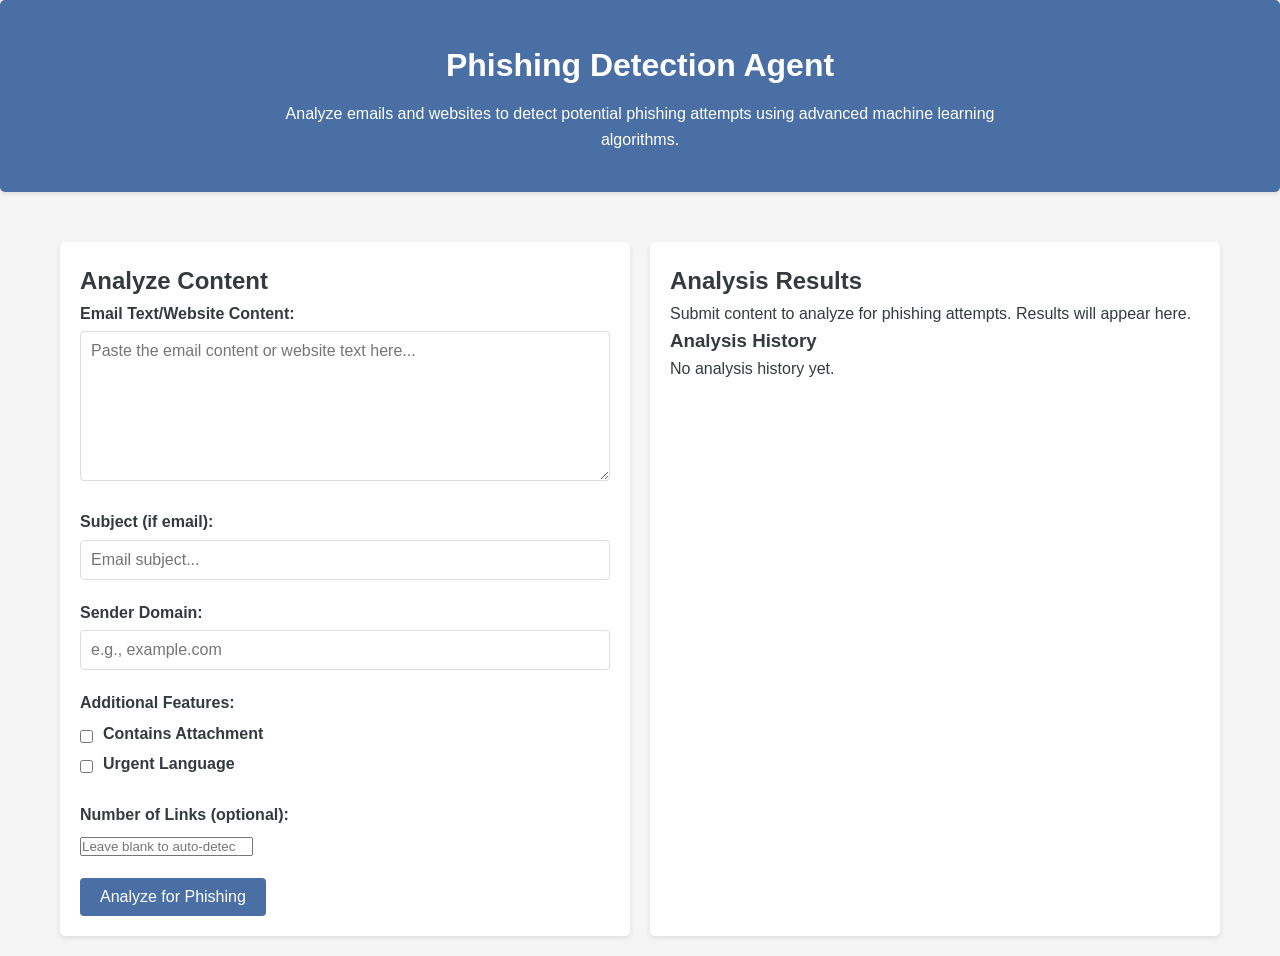
==== templates/index.html @ 87cf622c "add frontend" ====
<!DOCTYPE html>
<html lang="en">
<head>
    <meta charset="UTF-8">
    <meta name="viewport" content="width=device-width, initial-scale=1.0">
    <title>Phishing Detection Agent</title>
    <style>
        :root {
            --primary-color: #4a6fa5;
            --secondary-color: #166088;
            --danger-color: #d33f49;
            --safe-color: #4caf50;
            --light-color: #f8f9fa;
            --dark-color: #343a40;
            --warning-color: #ffc107;
        }

        * {
            box-sizing: border-box;
            margin: 0;
            padding: 0;
            font-family: 'Segoe UI', Tahoma, Geneva, Verdana, sans-serif;
        }

        body {
            background-color: #f5f5f5;
            color: var(--dark-color);
            line-height: 1.6;
        }

        .container {
            max-width: 1200px;
            margin: 0 auto;
            padding: 20px;
        }

        header {
            background-color: var(--primary-color);
            color: white;
            padding: 20px 0;
            text-align: center;
            margin-bottom: 30px;
            border-radius: 5px;
            box-shadow: 0 2px 5px rgba(0,0,0,0.1);
        }

        h1 {
            margin-bottom: 10px;
        }

        .description {
            max-width: 800px;
            margin: 0 auto;
            padding: 0 20px;
        }

        .app-container {
            display: flex;
            flex-wrap: wrap;
            gap: 20px;
        }

        .input-section, .results-section {
            flex: 1;
            min-width: 300px;
            background: white;
            padding: 20px;
            border-radius: 5px;
            box-shadow: 0 2px 5px rgba(0,0,0,0.1);
        }

        .form-group {
            margin-bottom: 20px;
        }

        label {
            display: block;
            margin-bottom: 5px;
            font-weight: bold;
        }

        input[type="text"],
        textarea,
        select {
            width: 100%;
            padding: 10px;
            border: 1px solid #ddd;
            border-radius: 4px;
            font-size: 16px;
        }

        textarea {
            min-height: 150px;
            resize: vertical;
        }

        .checkbox-group {
            display: flex;
            align-items: center;
            gap: 10px;
        }

        button {
            background-color: var(--primary-color);
            color: white;
            border: none;
            padding: 10px 20px;
            border-radius: 4px;
            cursor: pointer;
            font-size: 16px;
            transition: background-color 0.3s;
        }

        button:hover {
            background-color: var(--secondary-color);
        }

        .result-card {
            padding: 20px;
            border-radius: 5px;
            margin-bottom: 20px;
            color: white;
        }

        .phishing {
            background-color: var(--danger-color);
        }

        .legitimate {
            background-color: var(--safe-color);
        }

        .suspicious {
            background-color: var(--warning-color);
            color: var(--dark-color);
        }

        .confidence-meter {
            height: 20px;
            background-color: #e0e0e0;
            border-radius: 10px;
            margin: 10px 0;
            overflow: hidden;
        }

        .confidence-level {
            height: 100%;
            background-color: var(--primary-color);
            width: 0%;
            transition: width 0.5s;
        }

        .features-table {
            width: 100%;
            border-collapse: collapse;
            margin-top: 20px;
        }

        .features-table th, .features-table td {
            padding: 10px;
            text-align: left;
            border-bottom: 1px solid #ddd;
        }

        .features-table th {
            background-color: #f2f2f2;
        }

        .history-item {
            background: white;
            padding: 15px;
            margin-bottom: 10px;
            border-radius: 5px;
            box-shadow: 0 1px 3px rgba(0,0,0,0.1);
            cursor: pointer;
            transition: transform 0.2s;
        }

        .history-item:hover {
            transform: translateY(-2px);
        }

        .history-item.phishing {
            border-left: 5px solid var(--danger-color);
        }

        .history-item.legitimate {
            border-left: 5px solid var(--safe-color);
        }

        .history-item.suspicious {
            border-left: 5px solid var(--warning-color);
        }

        .history-item h4 {
            margin-bottom: 5px;
            white-space: nowrap;
            overflow: hidden;
            text-overflow: ellipsis;
        }

        .history-item p {
            color: #666;
            font-size: 14px;
        }

        .loading {
            display: none;
            text-align: center;
            padding: 20px;
        }

        .spinner {
            border: 4px solid rgba(0, 0, 0, 0.1);
            border-radius: 50%;
            border-top: 4px solid var(--primary-color);
            width: 30px;
            height: 30px;
            animation: spin 1s linear infinite;
            margin: 0 auto;
        }

        @keyframes spin {
            0% { transform: rotate(0deg); }
            100% { transform: rotate(360deg); }
        }

        @media (max-width: 768px) {
            .app-container {
                flex-direction: column;
            }
        }
    </style>
</head>
<body>
    <header>
        <div class="container">
            <h1>Phishing Detection Agent</h1>
            <p class="description">Analyze emails and websites to detect potential phishing attempts using advanced machine learning algorithms.</p>
        </div>
    </header>

    <div class="container">
        <div class="app-container">
            <div class="input-section">
                <h2>Analyze Content</h2>
                <form id="analysisForm">
                    <div class="form-group">
                        <label for="emailText">Email Text/Website Content:</label>
                        <textarea id="emailText" placeholder="Paste the email content or website text here..."></textarea>
                    </div>
                    <div class="form-group">
                        <label for="subject">Subject (if email):</label>
                        <input type="text" id="subject" placeholder="Email subject...">
                    </div>
                    <div class="form-group">
                        <label for="senderDomain">Sender Domain:</label>
                        <input type="text" id="senderDomain" placeholder="e.g., example.com">
                    </div>
                    <div class="form-group">
                        <label>Additional Features:</label>
                        <div class="checkbox-group">
                            <input type="checkbox" id="hasAttachment">
                            <label for="hasAttachment">Contains Attachment</label>
                        </div>
                        <div class="checkbox-group">
                            <input type="checkbox" id="urgentKeywords">
                            <label for="urgentKeywords">Urgent Language</label>
                        </div>
                    </div>
                    <div class="form-group">
                        <label for="linksCount">Number of Links (optional):</label>
                        <input type="number" id="linksCount" min="0" placeholder="Leave blank to auto-detect">
                    </div>
                    <button type="submit">Analyze for Phishing</button>
                </form>

                <div class="loading" id="loadingIndicator">
                    <div class="spinner"></div>
                    <p>Analyzing content...</p>
                </div>
            </div>

            <div class="results-section">
                <h2>Analysis Results</h2>
                <div id="resultsContainer">
                    <p>Submit content to analyze for phishing attempts. Results will appear here.</p>
                </div>

                <h3>Analysis History</h3>
                <div id="historyContainer">
                    <p>No analysis history yet.</p>
                </div>
            </div>
        </div>
    </div>

    <script>
        document.addEventListener('DOMContentLoaded', function() {
            const form = document.getElementById('analysisForm');
            const resultsContainer = document.getElementById('resultsContainer');
            const historyContainer = document.getElementById('historyContainer');
            const loadingIndicator = document.getElementById('loadingIndicator');
            
            let analysisHistory = JSON.parse(localStorage.getItem('phishingAnalysisHistory')) || [];

            // Display history if any exists
            renderHistory();

            form.addEventListener('submit', function(e) {
                e.preventDefault();
                
                // Show loading indicator
                loadingIndicator.style.display = 'block';
                resultsContainer.innerHTML = '<p>Analyzing content...</p>';
                
                // Gather form data
                const emailText = document.getElementById('emailText').value;
                const subject = document.getElementById('subject').value;
                const senderDomain = document.getElementById('senderDomain').value;
                const hasAttachment = document.getElementById('hasAttachment').checked;
                const urgentKeywords = document.getElementById('urgentKeywords').checked;
                const linksCount = document.getElementById('linksCount').value;
                
                // Prepare data for API
                const requestData = {
                    email_text: emailText,
                    subject: subject,
                    sender_domain: senderDomain,
                    has_attachment: hasAttachment,
                    urgent_keywords: urgentKeywords
                };
                
                if (linksCount) {
                    requestData.links_count = parseInt(linksCount);
                }
                
                // Call API
                fetch('http://127.0.0.1:5000/predict', {
                    method: 'POST',
                    headers: {
                        'Content-Type': 'application/json',
                    },
                    body: JSON.stringify(requestData)
                })
                .then(response => response.json())
                .then(data => {
                    // Hide loading indicator
                    loadingIndicator.style.display = 'none';
                    
                    if (data.error) {
                        resultsContainer.innerHTML = `<div class="result-card suspicious">
                            <h3>Error</h3>
                            <p>${data.error}</p>
                        </div>`;
                        return;
                    }
                    
                    // Display results
                    displayResults(data, emailText, subject);
                    
                    // Add to history
                    addToHistory(data, emailText, subject);
                })
                .catch(error => {
                    loadingIndicator.style.display = 'none';
                    resultsContainer.innerHTML = `<div class="result-card suspicious">
                        <h3>Error</h3>
                        <p>Failed to analyze content: ${error.message}</p>
                    </div>`;
                });
            });
            
            function displayResults(data, originalText, subject) {
                const isPhishing = data.prediction === 'phishing';
                const confidencePercent = Math.round(data.confidence * 100);
                
                let resultClass = 'legitimate';
                if (isPhishing) {
                    resultClass = 'phishing';
                } else if (data.probability > 0.3) {
                    resultClass = 'suspicious';
                }
                
                // Create features table rows
                let featuresRows = '';
                for (const [key, value] of Object.entries(data.features_used)) {
                    // Format key for display
                    const displayKey = key.replace(/_/g, ' ').replace(/\b\w/g, l => l.toUpperCase());
                    featuresRows += `
                        <tr>
                            <td>${displayKey}</td>
                            <td>${value}</td>
                        </tr>
                    `;
                }
                
                resultsContainer.innerHTML = `
                    <div class="result-card ${resultClass}">
                        <h3>${isPhishing ? '⚠️ Phishing Detected!' : '✅ Likely Legitimate'}</h3>
                        <p>This content is ${isPhishing ? 'likely' : 'unlikely'} to be a phishing attempt.</p>
                        
                        <div class="confidence-meter">
                            <div class="confidence-level" style="width: ${confidencePercent}%"></div>
                        </div>
                        <p>Confidence: ${confidencePercent}%</p>
                        
                        <h4>Analysis Details:</h4>
                        <table class="features-table">
                            <thead>
                                <tr>
                                    <th>Feature</th>
                                    <th>Value</th>
                                </tr>
                            </thead>
                            <tbody>
                                ${featuresRows}
                            </tbody>
                        </table>
                    </div>
                    
                    <div class="form-group">
                        <h3>Original Content Preview</h3>
                        <div style="background: white; padding: 15px; border-radius: 5px; max-height: 200px; overflow-y: auto;">
                            ${subject ? `<p><strong>Subject:</strong> ${subject}</p>` : ''}
                            <p>${originalText.substring(0, 500)}${originalText.length > 500 ? '...' : ''}</p>
                        </div>
                    </div>
                `;
            }
            
            function addToHistory(data, originalText, subject) {
                const historyItem = {
                    id: Date.now(),
                    timestamp: new Date().toISOString(),
                    prediction: data.prediction,
                    probability: data.probability,
                    confidence: data.confidence,
                    subject: subject,
                    preview: originalText.substring(0, 100) + (originalText.length > 100 ? '...' : ''),
                    features: data.features_used
                };
                
                analysisHistory.unshift(historyItem);
                if (analysisHistory.length > 10) {
                    analysisHistory = analysisHistory.slice(0, 10);
                }
                
                localStorage.setItem('phishingAnalysisHistory', JSON.stringify(analysisHistory));
                renderHistory();
            }
            
            function renderHistory() {
                if (analysisHistory.length === 0) {
                    historyContainer.innerHTML = '<p>No analysis history yet.</p>';
                    return;
                }
                
                let historyHTML = '';
                analysisHistory.forEach(item => {
                    const isPhishing = item.prediction === 'phishing';
                    let itemClass = 'legitimate';
                    if (isPhishing) {
                        itemClass = 'phishing';
                    } else if (item.probability > 0.3) {
                        itemClass = 'suspicious';
                    }
                    
                    const date = new Date(item.timestamp);
                    const timeString = date.toLocaleTimeString();
                    const dateString = date.toLocaleDateString();
                    
                    historyHTML += `
                        <div class="history-item ${itemClass}" data-id="${item.id}">
                            <h4>${item.subject || 'No Subject'}</h4>
                            <p>${item.preview}</p>
                            <p><small>${dateString} ${timeString} • ${isPhishing ? 'Phishing' : 'Legitimate'} (${Math.round(item.confidence * 100)}%)</small></p>
                        </div>
                    `;
                });
                
                historyContainer.innerHTML = historyHTML;
                
                // Add click handlers to history items
                document.querySelectorAll('.history-item').forEach(item => {
                    item.addEventListener('click', function() {
                        const id = parseInt(this.getAttribute('data-id'));
                        const historyItem = analysisHistory.find(i => i.id === id);
                        if (historyItem) {
                            displayResults({
                                prediction: historyItem.prediction,
                                probability: historyItem.probability,
                                confidence: historyItem.confidence,
                                features_used: historyItem.features
                            }, historyItem.preview, historyItem.subject);
                        }
                    });
                });
            }
        });
    </script>
</body>
</html>
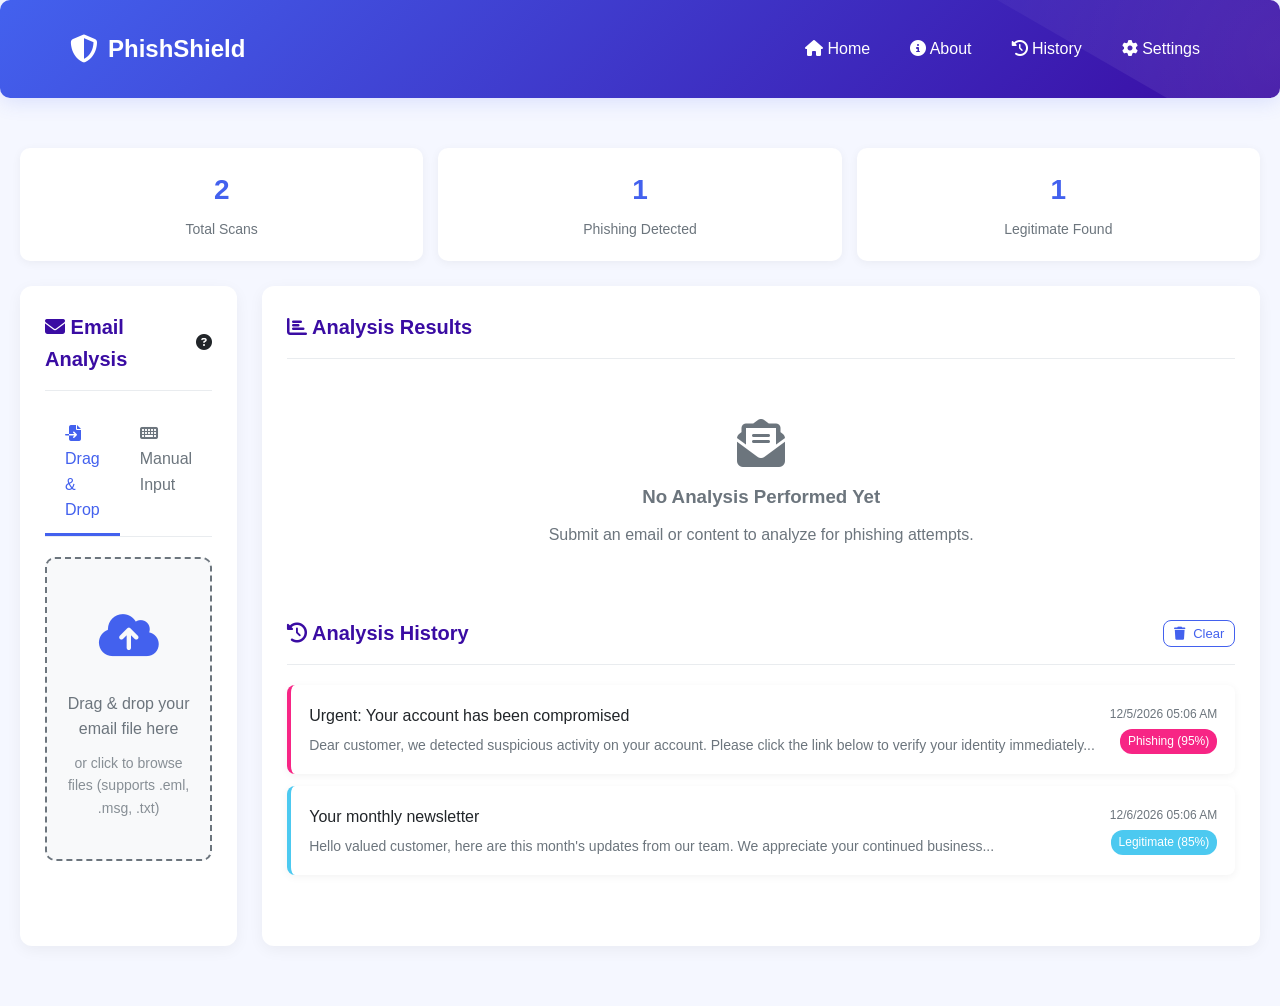
==== commit 456ee39b: "some fixes" ====
--- a/templates/index.html
+++ b/templates/index.html
@@ -3,70 +3,191 @@
 <head>
     <meta charset="UTF-8">
     <meta name="viewport" content="width=device-width, initial-scale=1.0">
-    <title>Phishing Detection Agent</title>
+    <title>PhishShield - Advanced Phishing Detection</title>
+    <link rel="stylesheet" href="https://cdnjs.cloudflare.com/ajax/libs/font-awesome/6.4.0/css/all.min.css">
     <style>
         :root {
-            --primary-color: #4a6fa5;
-            --secondary-color: #166088;
-            --danger-color: #d33f49;
-            --safe-color: #4caf50;
-            --light-color: #f8f9fa;
-            --dark-color: #343a40;
-            --warning-color: #ffc107;
+            --primary: #4361ee;
+            --primary-dark: #3a0ca3;
+            --secondary: #3f37c9;
+            --danger: #f72585;
+            --success: #4cc9f0;
+            --warning: #f8961e;
+            --light: #f8f9fa;
+            --dark: #212529;
+            --gray: #6c757d;
+            --light-gray: #e9ecef;
         }
 
         * {
             box-sizing: border-box;
             margin: 0;
             padding: 0;
-            font-family: 'Segoe UI', Tahoma, Geneva, Verdana, sans-serif;
+            font-family: 'Inter', -apple-system, BlinkMacSystemFont, sans-serif;
+        }
+
+        @font-face {
+            font-family: 'Inter';
+            src: url('https://fonts.googleapis.com/css2?family=Inter:wght@300;400;500;600;700&display=swap');
         }
 
         body {
-            background-color: #f5f5f5;
-            color: var(--dark-color);
+            background-color: #f5f7ff;
+            color: var(--dark);
             line-height: 1.6;
+            min-height: 100vh;
         }
 
         .container {
+            max-width: 1400px;
+            margin: 0 auto;
+            padding: 20px;
+        }
+
+        header {
+            background: linear-gradient(135deg, var(--primary), var(--primary-dark));
+            color: white;
+            padding: 30px 0;
+            margin-bottom: 30px;
+            border-radius: 10px;
+            box-shadow: 0 4px 20px rgba(67, 97, 238, 0.15);
+            position: relative;
+            overflow: hidden;
+        }
+
+        header::before {
+            content: '';
+            position: absolute;
+            top: -50%;
+            right: -50%;
+            width: 100%;
+            height: 200%;
+            background: radial-gradient(circle, rgba(255,255,255,0.1) 0%, rgba(255,255,255,0) 70%);
+            transform: rotate(30deg);
+        }
+
+        .header-content {
+            position: relative;
+            z-index: 2;
             max-width: 1200px;
             margin: 0 auto;
-            padding: 20px;
-        }
-
-        header {
-            background-color: var(--primary-color);
-            color: white;
-            padding: 20px 0;
-            text-align: center;
-            margin-bottom: 30px;
-            border-radius: 5px;
-            box-shadow: 0 2px 5px rgba(0,0,0,0.1);
-        }
-
-        h1 {
-            margin-bottom: 10px;
-        }
-
-        .description {
-            max-width: 800px;
-            margin: 0 auto;
-            padding: 0 20px;
-        }
-
-        .app-container {
+            padding: 0 30px;
             display: flex;
+            justify-content: space-between;
+            align-items: center;
             flex-wrap: wrap;
             gap: 20px;
         }
 
-        .input-section, .results-section {
-            flex: 1;
-            min-width: 300px;
+        .logo {
+            display: flex;
+            align-items: center;
+            gap: 10px;
+            font-size: 24px;
+            font-weight: 700;
+        }
+
+        .logo i {
+            font-size: 28px;
+        }
+
+        nav ul {
+            display: flex;
+            list-style: none;
+            gap: 20px;
+        }
+
+        nav a {
+            color: white;
+            text-decoration: none;
+            font-weight: 500;
+            padding: 5px 10px;
+            border-radius: 5px;
+            transition: background-color 0.3s;
+        }
+
+        nav a:hover {
+            background-color: rgba(255,255,255,0.15);
+        }
+
+        .app-container {
+            display: grid;
+            grid-template-columns: 1fr 1fr;
+            gap: 25px;
+            margin-bottom: 40px;
+        }
+
+        @media (max-width: 1024px) {
+            .app-container {
+                grid-template-columns: 1fr;
+            }
+        }
+
+        .card {
             background: white;
-            padding: 20px;
-            border-radius: 5px;
-            box-shadow: 0 2px 5px rgba(0,0,0,0.1);
+            border-radius: 12px;
+            padding: 25px;
+            box-shadow: 0 4px 15px rgba(0,0,0,0.05);
+            transition: transform 0.3s, box-shadow 0.3s;
+        }
+
+        .card:hover {
+            transform: translateY(-5px);
+            box-shadow: 0 8px 25px rgba(0,0,0,0.1);
+        }
+
+        .card-header {
+            display: flex;
+            justify-content: space-between;
+            align-items: center;
+            margin-bottom: 20px;
+            padding-bottom: 15px;
+            border-bottom: 1px solid var(--light-gray);
+        }
+
+        .card-title {
+            font-size: 20px;
+            font-weight: 600;
+            color: var(--primary-dark);
+        }
+
+        .drag-drop-area {
+            border: 2px dashed var(--gray);
+            border-radius: 10px;
+            padding: 40px 20px;
+            text-align: center;
+            cursor: pointer;
+            transition: all 0.3s;
+            margin-bottom: 20px;
+            background-color: var(--light);
+        }
+
+        .drag-drop-area:hover {
+            border-color: var(--primary);
+            background-color: rgba(67, 97, 238, 0.05);
+        }
+
+        .drag-drop-area.active {
+            border-color: var(--primary);
+            background-color: rgba(67, 97, 238, 0.1);
+        }
+
+        .drag-drop-icon {
+            font-size: 48px;
+            color: var(--primary);
+            margin-bottom: 15px;
+        }
+
+        .drag-drop-text {
+            font-size: 16px;
+            color: var(--gray);
+            margin-bottom: 10px;
+        }
+
+        .drag-drop-hint {
+            font-size: 14px;
+            color: var(--gray);
+            opacity: 0.8;
         }
 
         .form-group {
@@ -75,22 +196,32 @@
 
         label {
             display: block;
-            margin-bottom: 5px;
-            font-weight: bold;
+            margin-bottom: 8px;
+            font-weight: 500;
+            color: var(--dark);
         }
 
         input[type="text"],
         textarea,
         select {
             width: 100%;
-            padding: 10px;
-            border: 1px solid #ddd;
-            border-radius: 4px;
-            font-size: 16px;
+            padding: 12px 15px;
+            border: 1px solid var(--light-gray);
+            border-radius: 8px;
+            font-size: 15px;
+            transition: border-color 0.3s, box-shadow 0.3s;
+        }
+
+        input[type="text"]:focus,
+        textarea:focus,
+        select:focus {
+            outline: none;
+            border-color: var(--primary);
+            box-shadow: 0 0 0 3px rgba(67, 97, 238, 0.2);
         }
 
         textarea {
-            min-height: 150px;
+            min-height: 180px;
             resize: vertical;
         }
 
@@ -98,126 +229,248 @@
             display: flex;
             align-items: center;
             gap: 10px;
-        }
-
-        button {
-            background-color: var(--primary-color);
+            margin-bottom: 10px;
+        }
+
+        .checkbox-group input[type="checkbox"] {
+            width: 18px;
+            height: 18px;
+            accent-color: var(--primary);
+        }
+
+        .btn {
+            background-color: var(--primary);
             color: white;
             border: none;
-            padding: 10px 20px;
-            border-radius: 4px;
+            padding: 12px 24px;
+            border-radius: 8px;
             cursor: pointer;
             font-size: 16px;
-            transition: background-color 0.3s;
-        }
-
-        button:hover {
-            background-color: var(--secondary-color);
+            font-weight: 500;
+            transition: all 0.3s;
+            display: inline-flex;
+            align-items: center;
+            gap: 8px;
+        }
+
+        .btn:hover {
+            background-color: var(--primary-dark);
+            transform: translateY(-2px);
+            box-shadow: 0 4px 12px rgba(67, 97, 238, 0.3);
+        }
+
+        .btn-outline {
+            background-color: transparent;
+            border: 1px solid var(--primary);
+            color: var(--primary);
+        }
+
+        .btn-outline:hover {
+            background-color: rgba(67, 97, 238, 0.1);
+            color: var(--primary-dark);
+            box-shadow: none;
+        }
+
+        .btn-danger {
+            background-color: var(--danger);
+        }
+
+        .btn-danger:hover {
+            background-color: #d3166b;
         }
 
         .result-card {
-            padding: 20px;
-            border-radius: 5px;
-            margin-bottom: 20px;
+            padding: 25px;
+            border-radius: 10px;
+            margin-bottom: 25px;
             color: white;
+            position: relative;
+            overflow: hidden;
+        }
+
+        .result-card::after {
+            content: '';
+            position: absolute;
+            top: 0;
+            right: 0;
+            width: 100px;
+            height: 100px;
+            background: radial-gradient(circle, rgba(255,255,255,0.2) 0%, rgba(255,255,255,0) 70%);
         }
 
         .phishing {
-            background-color: var(--danger-color);
+            background: linear-gradient(135deg, var(--danger), #c9184a);
         }
 
         .legitimate {
-            background-color: var(--safe-color);
+            background: linear-gradient(135deg, var(--success), #4895ef);
         }
 
         .suspicious {
-            background-color: var(--warning-color);
-            color: var(--dark-color);
+            background: linear-gradient(135deg, var(--warning), #f3722c);
+            color: var(--dark);
+        }
+
+        .result-title {
+            font-size: 22px;
+            font-weight: 700;
+            margin-bottom: 10px;
+            display: flex;
+            align-items: center;
+            gap: 10px;
         }
 
         .confidence-meter {
-            height: 20px;
-            background-color: #e0e0e0;
-            border-radius: 10px;
-            margin: 10px 0;
+            height: 12px;
+            background-color: rgba(0,0,0,0.1);
+            border-radius: 6px;
+            margin: 15px 0;
             overflow: hidden;
         }
 
         .confidence-level {
             height: 100%;
-            background-color: var(--primary-color);
+            background-color: white;
             width: 0%;
-            transition: width 0.5s;
+            transition: width 0.8s cubic-bezier(0.22, 0.61, 0.36, 1);
         }
 
         .features-table {
             width: 100%;
             border-collapse: collapse;
             margin-top: 20px;
+            background-color: rgba(255,255,255,0.2);
+            border-radius: 8px;
+            overflow: hidden;
         }
 
         .features-table th, .features-table td {
-            padding: 10px;
+            padding: 12px 15px;
             text-align: left;
-            border-bottom: 1px solid #ddd;
         }
 
         .features-table th {
-            background-color: #f2f2f2;
+            background-color: rgba(0,0,0,0.1);
+            font-weight: 500;
+        }
+
+        .features-table tr:nth-child(even) {
+            background-color: rgba(255,255,255,0.1);
         }
 
         .history-item {
             background: white;
-            padding: 15px;
-            margin-bottom: 10px;
-            border-radius: 5px;
-            box-shadow: 0 1px 3px rgba(0,0,0,0.1);
+            padding: 18px;
+            margin-bottom: 12px;
+            border-radius: 8px;
+            box-shadow: 0 2px 8px rgba(0,0,0,0.05);
             cursor: pointer;
-            transition: transform 0.2s;
+            transition: all 0.3s;
+            border-left: 4px solid var(--gray);
+            display: flex;
+            justify-content: space-between;
+            align-items: center;
         }
 
         .history-item:hover {
-            transform: translateY(-2px);
+            transform: translateY(-3px);
+            box-shadow: 0 5px 15px rgba(0,0,0,0.1);
         }
 
         .history-item.phishing {
-            border-left: 5px solid var(--danger-color);
+            border-left-color: var(--danger);
         }
 
         .history-item.legitimate {
-            border-left: 5px solid var(--safe-color);
+            border-left-color: var(--success);
         }
 
         .history-item.suspicious {
-            border-left: 5px solid var(--warning-color);
-        }
-
-        .history-item h4 {
+            border-left-color: var(--warning);
+        }
+
+        .history-content {
+            flex: 1;
+            min-width: 0;
+        }
+
+        .history-title {
             margin-bottom: 5px;
             white-space: nowrap;
             overflow: hidden;
             text-overflow: ellipsis;
-        }
-
-        .history-item p {
-            color: #666;
+            font-weight: 500;
+        }
+
+        .history-preview {
+            color: var(--gray);
             font-size: 14px;
+            white-space: nowrap;
+            overflow: hidden;
+            text-overflow: ellipsis;
+        }
+
+        .history-meta {
+            display: flex;
+            flex-direction: column;
+            align-items: flex-end;
+            margin-left: 15px;
+        }
+
+        .history-date {
+            font-size: 12px;
+            color: var(--gray);
+            white-space: nowrap;
+        }
+
+        .history-badge {
+            padding: 3px 8px;
+            border-radius: 12px;
+            font-size: 12px;
+            font-weight: 500;
+            margin-top: 5px;
+        }
+
+        .badge-phishing {
+            background-color: var(--danger);
+            color: white;
+        }
+
+        .badge-legitimate {
+            background-color: var(--success);
+            color: white;
+        }
+
+        .badge-suspicious {
+            background-color: var(--warning);
+            color: var(--dark);
         }
 
         .loading {
             display: none;
             text-align: center;
-            padding: 20px;
+            padding: 30px;
+            background-color: rgba(255,255,255,0.8);
+            border-radius: 10px;
+            position: absolute;
+            top: 0;
+            left: 0;
+            right: 0;
+            bottom: 0;
+            z-index: 10;
+            flex-direction: column;
+            justify-content: center;
+            align-items: center;
         }
 
         .spinner {
-            border: 4px solid rgba(0, 0, 0, 0.1);
+            border: 4px solid rgba(67, 97, 238, 0.1);
             border-radius: 50%;
-            border-top: 4px solid var(--primary-color);
-            width: 30px;
-            height: 30px;
+            border-top: 4px solid var(--primary);
+            width: 40px;
+            height: 40px;
             animation: spin 1s linear infinite;
-            margin: 0 auto;
+            margin-bottom: 15px;
         }
 
         @keyframes spin {
@@ -225,55 +478,255 @@
             100% { transform: rotate(360deg); }
         }
 
+        .file-info {
+            display: none;
+            background-color: var(--light-gray);
+            padding: 15px;
+            border-radius: 8px;
+            margin-bottom: 20px;
+            align-items: center;
+            gap: 15px;
+        }
+
+        .file-icon {
+            font-size: 24px;
+            color: var(--primary);
+        }
+
+        .file-details {
+            flex: 1;
+        }
+
+        .file-name {
+            font-weight: 500;
+            margin-bottom: 5px;
+        }
+
+        .file-size {
+            font-size: 13px;
+            color: var(--gray);
+        }
+
+        .remove-file {
+            color: var(--danger);
+            cursor: pointer;
+            font-size: 20px;
+            transition: transform 0.3s;
+        }
+
+        .remove-file:hover {
+            transform: scale(1.2);
+        }
+
+        .tab-container {
+            margin-bottom: 20px;
+        }
+
+        .tabs {
+            display: flex;
+            border-bottom: 1px solid var(--light-gray);
+        }
+
+        .tab {
+            padding: 10px 20px;
+            cursor: pointer;
+            font-weight: 500;
+            color: var(--gray);
+            border-bottom: 3px solid transparent;
+            transition: all 0.3s;
+        }
+
+        .tab.active {
+            color: var(--primary);
+            border-bottom-color: var(--primary);
+        }
+
+        .tab-content {
+            display: none;
+            padding: 20px 0;
+        }
+
+        .tab-content.active {
+            display: block;
+        }
+
+        .stats-grid {
+            display: grid;
+            grid-template-columns: repeat(3, 1fr);
+            gap: 15px;
+            margin-bottom: 25px;
+        }
+
+        .stat-card {
+            background: white;
+            border-radius: 10px;
+            padding: 20px;
+            text-align: center;
+            box-shadow: 0 2px 10px rgba(0,0,0,0.05);
+        }
+
+        .stat-value {
+            font-size: 28px;
+            font-weight: 700;
+            color: var(--primary);
+            margin-bottom: 5px;
+        }
+
+        .stat-label {
+            font-size: 14px;
+            color: var(--gray);
+        }
+
+        .tooltip {
+            position: relative;
+            display: inline-block;
+            cursor: help;
+        }
+
+        .tooltip .tooltiptext {
+            visibility: hidden;
+            width: 200px;
+            background-color: var(--dark);
+            color: #fff;
+            text-align: center;
+            border-radius: 6px;
+            padding: 10px;
+            position: absolute;
+            z-index: 1;
+            bottom: 125%;
+            left: 50%;
+            transform: translateX(-50%);
+            opacity: 0;
+            transition: opacity 0.3s;
+            font-size: 14px;
+            font-weight: normal;
+        }
+
+        .tooltip:hover .tooltiptext {
+            visibility: visible;
+            opacity: 1;
+        }
+
         @media (max-width: 768px) {
-            .app-container {
+            .header-content {
                 flex-direction: column;
+                text-align: center;
+                padding: 0 15px;
+            }
+
+            nav ul {
+                flex-wrap: wrap;
+                justify-content: center;
+            }
+
+            .stats-grid {
+                grid-template-columns: 1fr;
             }
         }
     </style>
 </head>
 <body>
     <header>
-        <div class="container">
-            <h1>Phishing Detection Agent</h1>
-            <p class="description">Analyze emails and websites to detect potential phishing attempts using advanced machine learning algorithms.</p>
+        <div class="header-content">
+            <div class="logo">
+                <i class="fas fa-shield-alt"></i>
+                <span>PhishShield</span>
+            </div>
+            <nav>
+                <ul>
+                    <li><a href="#"><i class="fas fa-home"></i> Home</a></li>
+                    <li><a href="#"><i class="fas fa-info-circle"></i> About</a></li>
+                    <li><a href="#"><i class="fas fa-history"></i> History</a></li>
+                    <li><a href="#"><i class="fas fa-cog"></i> Settings</a></li>
+                </ul>
+            </nav>
         </div>
     </header>
 
     <div class="container">
+        <div class="stats-grid">
+            <div class="stat-card">
+                <div class="stat-value" id="totalScans">0</div>
+                <div class="stat-label">Total Scans</div>
+            </div>
+            <div class="stat-card">
+                <div class="stat-value" id="phishingDetected">0</div>
+                <div class="stat-label">Phishing Detected</div>
+            </div>
+            <div class="stat-card">
+                <div class="stat-value" id="legitimateFound">0</div>
+                <div class="stat-label">Legitimate Found</div>
+            </div>
+        </div>
+
         <div class="app-container">
-            <div class="input-section">
-                <h2>Analyze Content</h2>
-                <form id="analysisForm">
-                    <div class="form-group">
-                        <label for="emailText">Email Text/Website Content:</label>
-                        <textarea id="emailText" placeholder="Paste the email content or website text here..."></textarea>
+            <div class="card">
+                <div class="card-header">
+                    <h2 class="card-title"><i class="fas fa-envelope"></i> Email Analysis</h2>
+                    <div class="tooltip">
+                        <i class="fas fa-question-circle"></i>
+                        <span class="tooltiptext">Drag & drop an email file (.eml) or paste content manually to analyze for phishing attempts</span>
                     </div>
-                    <div class="form-group">
-                        <label for="subject">Subject (if email):</label>
-                        <input type="text" id="subject" placeholder="Email subject...">
+                </div>
+
+                <div class="tab-container">
+                    <div class="tabs">
+                        <div class="tab active" data-tab="drag-drop"><i class="fas fa-file-import"></i> Drag & Drop</div>
+                        <div class="tab" data-tab="manual"><i class="fas fa-keyboard"></i> Manual Input</div>
                     </div>
-                    <div class="form-group">
-                        <label for="senderDomain">Sender Domain:</label>
-                        <input type="text" id="senderDomain" placeholder="e.g., example.com">
-                    </div>
-                    <div class="form-group">
-                        <label>Additional Features:</label>
-                        <div class="checkbox-group">
-                            <input type="checkbox" id="hasAttachment">
-                            <label for="hasAttachment">Contains Attachment</label>
+                    <div class="tab-content active" id="drag-drop-tab">
+                        <div id="dragDropArea" class="drag-drop-area">
+                            <div class="drag-drop-icon">
+                                <i class="fas fa-cloud-upload-alt"></i>
+                            </div>
+                            <div class="drag-drop-text">Drag & drop your email file here</div>
+                            <div class="drag-drop-hint">or click to browse files (supports .eml, .msg, .txt)</div>
+                            <input type="file" id="fileInput" accept=".eml,.msg,.txt" style="display: none;">
                         </div>
-                        <div class="checkbox-group">
-                            <input type="checkbox" id="urgentKeywords">
-                            <label for="urgentKeywords">Urgent Language</label>
+                        <div id="fileInfo" class="file-info">
+                            <div class="file-icon">
+                                <i class="fas fa-file-alt"></i>
+                            </div>
+                            <div class="file-details">
+                                <div class="file-name" id="fileName">No file selected</div>
+                                <div class="file-size" id="fileSize">-</div>
+                            </div>
+                            <div class="remove-file" id="removeFile">
+                                <i class="fas fa-times"></i>
+                            </div>
                         </div>
                     </div>
-                    <div class="form-group">
-                        <label for="linksCount">Number of Links (optional):</label>
-                        <input type="number" id="linksCount" min="0" placeholder="Leave blank to auto-detect">
+                    <div class="tab-content" id="manual-tab">
+                        <form id="analysisForm">
+                            <div class="form-group">
+                                <label for="emailText">Email Content:</label>
+                                <textarea id="emailText" placeholder="Paste the email content here..."></textarea>
+                            </div>
+                            <div class="form-group">
+                                <label for="subject">Subject:</label>
+                                <input type="text" id="subject" placeholder="Email subject...">
+                            </div>
+                            <div class="form-group">
+                                <label for="senderDomain">Sender Domain:</label>
+                                <input type="text" id="senderDomain" placeholder="e.g., example.com">
+                            </div>
+                            <div class="form-group">
+                                <label>Additional Features:</label>
+                                <div class="checkbox-group">
+                                    <input type="checkbox" id="hasAttachment">
+                                    <label for="hasAttachment">Contains Attachment</label>
+                                </div>
+                                <div class="checkbox-group">
+                                    <input type="checkbox" id="urgentKeywords">
+                                    <label for="urgentKeywords">Urgent Language</label>
+                                </div>
+                            </div>
+                            <button type="submit" class="btn">
+                                <i class="fas fa-search"></i> Analyze for Phishing
+                            </button>
+                        </form>
                     </div>
-                    <button type="submit">Analyze for Phishing</button>
-                </form>
+                </div>
 
                 <div class="loading" id="loadingIndicator">
                     <div class="spinner"></div>
@@ -281,15 +734,29 @@
                 </div>
             </div>
 
-            <div class="results-section">
-                <h2>Analysis Results</h2>
+            <div class="card">
+                <div class="card-header">
+                    <h2 class="card-title"><i class="fas fa-chart-bar"></i> Analysis Results</h2>
+                </div>
                 <div id="resultsContainer">
-                    <p>Submit content to analyze for phishing attempts. Results will appear here.</p>
+                    <div style="text-align: center; padding: 40px 20px;">
+                        <i class="fas fa-envelope-open-text" style="font-size: 48px; color: var(--gray); margin-bottom: 15px;"></i>
+                        <h3 style="color: var(--gray); margin-bottom: 10px;">No Analysis Performed Yet</h3>
+                        <p style="color: var(--gray);">Submit an email or content to analyze for phishing attempts.</p>
+                    </div>
                 </div>
 
-                <h3>Analysis History</h3>
+                <div class="card-header" style="margin-top: 30px;">
+                    <h2 class="card-title"><i class="fas fa-history"></i> Analysis History</h2>
+                    <button id="clearHistory" class="btn btn-outline btn-sm" style="padding: 5px 10px; font-size: 13px;">
+                        <i class="fas fa-trash"></i> Clear
+                    </button>
+                </div>
                 <div id="historyContainer">
-                    <p>No analysis history yet.</p>
+                    <div style="text-align: center; padding: 20px;">
+                        <i class="fas fa-clock" style="font-size: 24px; color: var(--gray); margin-bottom: 10px;"></i>
+                        <p style="color: var(--gray);">No analysis history yet.</p>
+                    </div>
                 </div>
             </div>
         </div>
@@ -297,22 +764,143 @@
 
     <script>
         document.addEventListener('DOMContentLoaded', function() {
+            // DOM Elements
             const form = document.getElementById('analysisForm');
             const resultsContainer = document.getElementById('resultsContainer');
             const historyContainer = document.getElementById('historyContainer');
             const loadingIndicator = document.getElementById('loadingIndicator');
-            
+            const dragDropArea = document.getElementById('dragDropArea');
+            const fileInput = document.getElementById('fileInput');
+            const fileInfo = document.getElementById('fileInfo');
+            const fileName = document.getElementById('fileName');
+            const fileSize = document.getElementById('fileSize');
+            const removeFile = document.getElementById('removeFile');
+            const clearHistory = document.getElementById('clearHistory');
+            const tabs = document.querySelectorAll('.tab');
+            const tabContents = document.querySelectorAll('.tab-content');
+            
+            // Stats elements
+            const totalScansEl = document.getElementById('totalScans');
+            const phishingDetectedEl = document.getElementById('phishingDetected');
+            const legitimateFoundEl = document.getElementById('legitimateFound');
+            
+            // Analysis history
             let analysisHistory = JSON.parse(localStorage.getItem('phishingAnalysisHistory')) || [];
-
-            // Display history if any exists
+            let stats = JSON.parse(localStorage.getItem('phishingStats')) || {
+                total: 0,
+                phishing: 0,
+                legitimate: 0
+            };
+            
+            // Initialize UI
+            updateStats();
             renderHistory();
-
+            
+            // Tab switching
+            tabs.forEach(tab => {
+                tab.addEventListener('click', function() {
+                    const tabId = this.getAttribute('data-tab');
+                    
+                    // Update active tab
+                    tabs.forEach(t => t.classList.remove('active'));
+                    this.classList.add('active');
+                    
+                    // Show corresponding content
+                    tabContents.forEach(content => {
+                        content.classList.remove('active');
+                        if (content.id === `${tabId}-tab`) {
+                            content.classList.add('active');
+                        }
+                    });
+                });
+            });
+            
+            // Drag and drop functionality
+            dragDropArea.addEventListener('click', function() {
+                fileInput.click();
+            });
+            
+            fileInput.addEventListener('change', handleFileSelect);
+            
+            ['dragenter', 'dragover', 'dragleave', 'drop'].forEach(eventName => {
+                dragDropArea.addEventListener(eventName, preventDefaults, false);
+            });
+            
+            function preventDefaults(e) {
+                e.preventDefault();
+                e.stopPropagation();
+            }
+            
+            ['dragenter', 'dragover'].forEach(eventName => {
+                dragDropArea.addEventListener(eventName, highlight, false);
+            });
+            
+            ['dragleave', 'drop'].forEach(eventName => {
+                dragDropArea.addEventListener(eventName, unhighlight, false);
+            });
+            
+            function highlight() {
+                dragDropArea.classList.add('active');
+            }
+            
+            function unhighlight() {
+                dragDropArea.classList.remove('active');
+            }
+            
+            dragDropArea.addEventListener('drop', handleDrop, false);
+            
+            function handleDrop(e) {
+                const dt = e.dataTransfer;
+                const files = dt.files;
+                
+                if (files.length) {
+                    handleFileSelect({ target: { files: files } });
+                }
+            }
+            
+            function handleFileSelect(event) {
+                const file = event.target.files[0];
+                if (!file) return;
+                
+                // Check file type
+                const validTypes = ['text/plain', 'message/rfc822', 'application/vnd.ms-outlook'];
+                const fileExt = file.name.split('.').pop().toLowerCase();
+                
+                if (!validTypes.includes(file.type)) {
+                    alert('Please upload a valid email file (.eml, .msg, .txt)');
+                    return;
+                }
+                
+                // Display file info
+                fileName.textContent = file.name;
+                fileSize.textContent = formatFileSize(file.size);
+                fileInfo.style.display = 'flex';
+                
+                // Read file content
+                const reader = new FileReader();
+                reader.onload = function(e) {
+                    const content = e.target.result;
+                    analyzeEmailContent(content, file.name);
+                };
+                reader.readAsText(file);
+            }
+            
+            function formatFileSize(bytes) {
+                if (bytes === 0) return '0 Bytes';
+                const k = 1024;
+                const sizes = ['Bytes', 'KB', 'MB', 'GB'];
+                const i = Math.floor(Math.log(bytes) / Math.log(k));
+                return parseFloat((bytes / Math.pow(k, i)).toFixed(2)) + ' ' + sizes[i];
+            }
+            
+            removeFile.addEventListener('click', function() {
+                fileInput.value = '';
+                fileInfo.style.display = 'none';
+            });
+            
+            // Form submission
             form.addEventListener('submit', function(e) {
                 e.preventDefault();
-                
-                // Show loading indicator
-                loadingIndicator.style.display = 'block';
-                resultsContainer.innerHTML = '<p>Analyzing content...</p>';
                 
                 // Gather form data
                 const emailText = document.getElementById('emailText').value;
@@ -320,20 +908,82 @@
                 const senderDomain = document.getElementById('senderDomain').value;
                 const hasAttachment = document.getElementById('hasAttachment').checked;
                 const urgentKeywords = document.getElementById('urgentKeywords').checked;
-                const linksCount = document.getElementById('linksCount').value;
-                
-                // Prepare data for API
-                const requestData = {
+                
+                if (!emailText.trim()) {
+                    alert('Please enter email content to analyze');
+                    return;
+                }
+                
+                analyzeContent({
                     email_text: emailText,
                     subject: subject,
                     sender_domain: senderDomain,
                     has_attachment: hasAttachment,
                     urgent_keywords: urgentKeywords
+                }, emailText, subject);
+            });
+            
+            // Clear history
+            clearHistory.addEventListener('click', function() {
+                if (confirm('Are you sure you want to clear all analysis history?')) {
+                    analysisHistory = [];
+                    localStorage.setItem('phishingAnalysisHistory', JSON.stringify(analysisHistory));
+                    renderHistory();
+                }
+            });
+            
+            // Analyze email content (for drag & drop)
+            function analyzeEmailContent(content, filename) {
+                showLoading();
+                
+                // Simple email parsing (for demo purposes)
+                // In a real app, you'd use a proper email parser library
+                let subject = '';
+                let from = '';
+                let body = content;
+                
+                // Try to extract subject and from headers
+                const subjectMatch = content.match(/^Subject:\s*(.*)$/mi);
+                if (subjectMatch) subject = subjectMatch[1];
+                
+                const fromMatch = content.match(/^From:\s*(.*)$/mi);
+                if (fromMatch) from = fromMatch[1];
+                
+                // Extract domain from From header
+                let senderDomain = '';
+                if (from) {
+                    const emailMatch = from.match(/<([^>]+)>/);
+                    const email = emailMatch ? emailMatch[1] : from;
+                    const domainMatch = email.match(/@([^\s]+)/);
+                    if (domainMatch) senderDomain = domainMatch[1];
+                }
+                
+                // Detect urgent keywords
+                const urgentPhrases = ['urgent', 'immediate', 'action required', 'verify now', 
+                                     'security alert', 'account suspended', 'password expired',
+                                     'click here', 'limited time', 'offer expires'];
+                const urgentKeywords = urgentPhrases.some(phrase => 
+                    content.toLowerCase().includes(phrase.toLowerCase()));
+                
+                // Count links
+                const links = content.match(/https?:\/\/[^\s<>"']+|www\.[^\s<>"']+/gi) || [];
+                
+                // Prepare data for API
+                const requestData = {
+                    email_text: content,
+                    subject: subject,
+                    sender_domain: senderDomain,
+                    has_attachment: content.toLowerCase().includes('content-disposition: attachment'),
+                    urgent_keywords: urgentKeywords,
+                    links_count: links.length
                 };
                 
-                if (linksCount) {
-                    requestData.links_count = parseInt(linksCount);
-                }
+                analyzeContent(requestData, content, subject, filename);
+            }
+            
+            // General content analysis function
+            function analyzeContent(requestData, originalText, subject, filename = null) {
+                showLoading();
                 
                 // Call API
                 fetch('http://127.0.0.1:5000/predict', {
@@ -345,41 +995,60 @@
                 })
                 .then(response => response.json())
                 .then(data => {
-                    // Hide loading indicator
-                    loadingIndicator.style.display = 'none';
+                    hideLoading();
                     
                     if (data.error) {
-                        resultsContainer.innerHTML = `<div class="result-card suspicious">
-                            <h3>Error</h3>
-                            <p>${data.error}</p>
-                        </div>`;
+                        showError(data.error);
                         return;
                     }
                     
                     // Display results
-                    displayResults(data, emailText, subject);
+                    displayResults(data, originalText, subject, filename);
                     
                     // Add to history
-                    addToHistory(data, emailText, subject);
+                    addToHistory(data, originalText, subject, filename);
+                    
+                    // Update stats
+                    updateStats(data.prediction);
                 })
                 .catch(error => {
-                    loadingIndicator.style.display = 'none';
-                    resultsContainer.innerHTML = `<div class="result-card suspicious">
-                        <h3>Error</h3>
-                        <p>Failed to analyze content: ${error.message}</p>
-                    </div>`;
+                    hideLoading();
+                    showError(`Failed to analyze content: ${error.message}`);
                 });
-            });
-            
-            function displayResults(data, originalText, subject) {
+            }
+            
+            function showLoading() {
+                loadingIndicator.style.display = 'flex';
+                resultsContainer.innerHTML = '<p>Analyzing content...</p>';
+            }
+            
+            function hideLoading() {
+                loadingIndicator.style.display = 'none';
+            }
+            
+            function showError(message) {
+                resultsContainer.innerHTML = `<div class="result-card suspicious">
+                    <h3>Error</h3>
+                    <p>${message}</p>
+                </div>`;
+            }
+            
+            function displayResults(data, originalText, subject, filename = null) {
                 const isPhishing = data.prediction === 'phishing';
                 const confidencePercent = Math.round(data.confidence * 100);
                 
                 let resultClass = 'legitimate';
+                let resultIcon = 'fa-check-circle';
+                let resultTitle = '✅ Likely Legitimate';
+                
                 if (isPhishing) {
                     resultClass = 'phishing';
+                    resultIcon = 'fa-exclamation-triangle';
+                    resultTitle = '⚠️ Phishing Detected!';
                 } else if (data.probability > 0.3) {
                     resultClass = 'suspicious';
+                    resultIcon = 'fa-question-circle';
+                    resultTitle = '❓ Suspicious Content';
                 }
                 
                 // Create features table rows
@@ -397,7 +1066,10 @@
                 
                 resultsContainer.innerHTML = `
                     <div class="result-card ${resultClass}">
-                        <h3>${isPhishing ? '⚠️ Phishing Detected!' : '✅ Likely Legitimate'}</h3>
+                        <div class="result-title">
+                            <i class="fas ${resultIcon}"></i>
+                            ${resultTitle}
+                        </div>
                         <p>This content is ${isPhishing ? 'likely' : 'unlikely'} to be a phishing attempt.</p>
                         
                         <div class="confidence-meter">
@@ -421,7 +1093,8 @@
                     
                     <div class="form-group">
                         <h3>Original Content Preview</h3>
-                        <div style="background: white; padding: 15px; border-radius: 5px; max-height: 200px; overflow-y: auto;">
+                        <div style="background: white; padding: 15px; border-radius: 8px; max-height: 200px; overflow-y: auto;">
+                            ${filename ? `<p><strong>File:</strong> ${filename}</p>` : ''}
                             ${subject ? `<p><strong>Subject:</strong> ${subject}</p>` : ''}
                             <p>${originalText.substring(0, 500)}${originalText.length > 500 ? '...' : ''}</p>
                         </div>
@@ -429,21 +1102,22 @@
                 `;
             }
             
-            function addToHistory(data, originalText, subject) {
+            function addToHistory(data, originalText, subject, filename = null) {
                 const historyItem = {
                     id: Date.now(),
                     timestamp: new Date().toISOString(),
                     prediction: data.prediction,
                     probability: data.probability,
                     confidence: data.confidence,
-                    subject: subject,
+                    subject: subject || filename || 'No Subject',
                     preview: originalText.substring(0, 100) + (originalText.length > 100 ? '...' : ''),
+                    filename: filename,
                     features: data.features_used
                 };
                 
                 analysisHistory.unshift(historyItem);
-                if (analysisHistory.length > 10) {
-                    analysisHistory = analysisHistory.slice(0, 10);
+                if (analysisHistory.length > 20) {
+                    analysisHistory = analysisHistory.slice(0, 20);
                 }
                 
                 localStorage.setItem('phishingAnalysisHistory', JSON.stringify(analysisHistory));
@@ -452,7 +1126,12 @@
             
             function renderHistory() {
                 if (analysisHistory.length === 0) {
-                    historyContainer.innerHTML = '<p>No analysis history yet.</p>';
+                    historyContainer.innerHTML = `
+                        <div style="text-align: center; padding: 20px;">
+                            <i class="fas fa-clock" style="font-size: 24px; color: var(--gray); margin-bottom: 10px;"></i>
+                            <p style="color: var(--gray);">No analysis history yet.</p>
+                        </div>
+                    `;
                     return;
                 }
                 
@@ -460,21 +1139,33 @@
                 analysisHistory.forEach(item => {
                     const isPhishing = item.prediction === 'phishing';
                     let itemClass = 'legitimate';
+                    let badgeClass = 'badge-legitimate';
+                    let badgeText = 'Legitimate';
+                    
                     if (isPhishing) {
                         itemClass = 'phishing';
+                        badgeClass = 'badge-phishing';
+                        badgeText = 'Phishing';
                     } else if (item.probability > 0.3) {
                         itemClass = 'suspicious';
+                        badgeClass = 'suspicious';
+                                                badgeText = 'Suspicious';
                     }
                     
                     const date = new Date(item.timestamp);
-                    const timeString = date.toLocaleTimeString();
+                    const timeString = date.toLocaleTimeString([], { hour: '2-digit', minute: '2-digit' });
                     const dateString = date.toLocaleDateString();
                     
                     historyHTML += `
                         <div class="history-item ${itemClass}" data-id="${item.id}">
-                            <h4>${item.subject || 'No Subject'}</h4>
-                            <p>${item.preview}</p>
-                            <p><small>${dateString} ${timeString} • ${isPhishing ? 'Phishing' : 'Legitimate'} (${Math.round(item.confidence * 100)}%)</small></p>
+                            <div class="history-content">
+                                <h4 class="history-title">${item.subject}</h4>
+                                <p class="history-preview">${item.preview}</p>
+                            </div>
+                            <div class="history-meta">
+                                <span class="history-date">${dateString} ${timeString}</span>
+                                <span class="history-badge ${badgeClass}">${badgeText} (${Math.round(item.confidence * 100)}%)</span>
+                            </div>
                         </div>
                     `;
                 });
@@ -492,10 +1183,108 @@
                                 probability: historyItem.probability,
                                 confidence: historyItem.confidence,
                                 features_used: historyItem.features
-                            }, historyItem.preview, historyItem.subject);
+                            }, historyItem.preview, historyItem.subject, historyItem.filename);
                         }
                     });
                 });
+            }
+            
+            function updateStats(newPrediction = null) {
+                if (newPrediction) {
+                    stats.total++;
+                    if (newPrediction === 'phishing') {
+                        stats.phishing++;
+                    } else {
+                        stats.legitimate++;
+                    }
+                    localStorage.setItem('phishingStats', JSON.stringify(stats));
+                }
+                
+                totalScansEl.textContent = stats.total;
+                phishingDetectedEl.textContent = stats.phishing;
+                legitimateFoundEl.textContent = stats.legitimate;
+                
+                // Animate the numbers
+                animateValue(totalScansEl, 0, stats.total, 1000);
+                animateValue(phishingDetectedEl, 0, stats.phishing, 1000);
+                animateValue(legitimateFoundEl, 0, stats.legitimate, 1000);
+            }
+            
+            function animateValue(element, start, end, duration) {
+                let startTimestamp = null;
+                const step = (timestamp) => {
+                    if (!startTimestamp) startTimestamp = timestamp;
+                    const progress = Math.min((timestamp - startTimestamp) / duration, 1);
+                    element.textContent = Math.floor(progress * (end - start) + start);
+                    if (progress < 1) {
+                        window.requestAnimationFrame(step);
+                    }
+                };
+                window.requestAnimationFrame(step);
+            }
+            
+            // Initialize with sample history if empty (for demo purposes)
+            if (analysisHistory.length === 0 && stats.total === 0) {
+                const sampleDate = new Date();
+                sampleDate.setDate(sampleDate.getDate() - 1);
+                
+                analysisHistory = [
+                    {
+                        id: 1,
+                        timestamp: sampleDate.toISOString(),
+                        prediction: 'phishing',
+                        probability: 0.92,
+                        confidence: 0.95,
+                        subject: 'Urgent: Your account has been compromised',
+                        preview: 'Dear customer, we detected suspicious activity on your account. Please click the link below to verify your identity immediately...',
+                        features: {
+                            email_length: 342,
+                            subject_length: 32,
+                            has_attachment: 0,
+                            links_count: 3,
+                            urgent_keywords: 1,
+                            domain_length: 15,
+                            subdomain_count: 2,
+                            hyphen_count: 0,
+                            digit_count: 0,
+                            special_chars: 12,
+                            html_tags: 4
+                        }
+                    },
+                    {
+                        id: 2,
+                        timestamp: new Date().toISOString(),
+                        prediction: 'legitimate',
+                        probability: 0.15,
+                        confidence: 0.85,
+                        subject: 'Your monthly newsletter',
+                        preview: 'Hello valued customer, here are this month\'s updates from our team. We appreciate your continued business...',
+                        features: {
+                            email_length: 512,
+                            subject_length: 21,
+                            has_attachment: 0,
+                            links_count: 2,
+                            urgent_keywords: 0,
+                            domain_length: 18,
+                            subdomain_count: 1,
+                            hyphen_count: 0,
+                            digit_count: 0,
+                            special_chars: 8,
+                            html_tags: 6
+                        }
+                    }
+                ];
+                
+                stats = {
+                    total: 2,
+                    phishing: 1,
+                    legitimate: 1
+                };
+                
+                localStorage.setItem('phishingAnalysisHistory', JSON.stringify(analysisHistory));
+                localStorage.setItem('phishingStats', JSON.stringify(stats));
+                updateStats();
+                renderHistory();
             }
         });
     </script>
